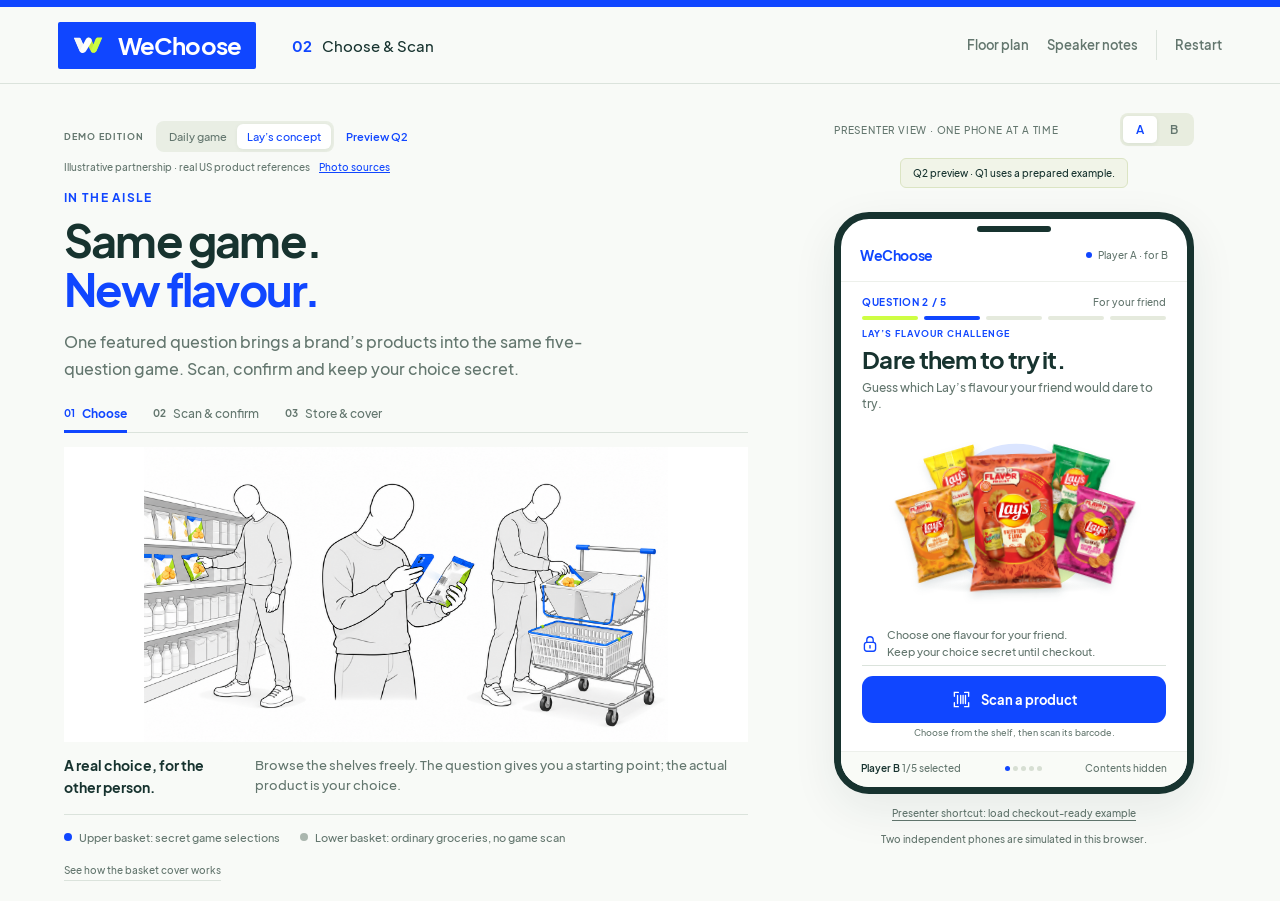
==== START_LAYS.html @ 9ff9b6a3 "Publish WeChoose interactive retail service prototype" ====
<!doctype html><html lang="en"><meta charset="utf-8"><meta http-equiv="refresh" content="0;url=index.html?view=aisle&amp;campaign=lays&amp;preview=question"><title>WeChoose Lay's C</title><a href="index.html?view=aisle&amp;campaign=lays&amp;preview=question">Open the Lay's C demo</a></html>
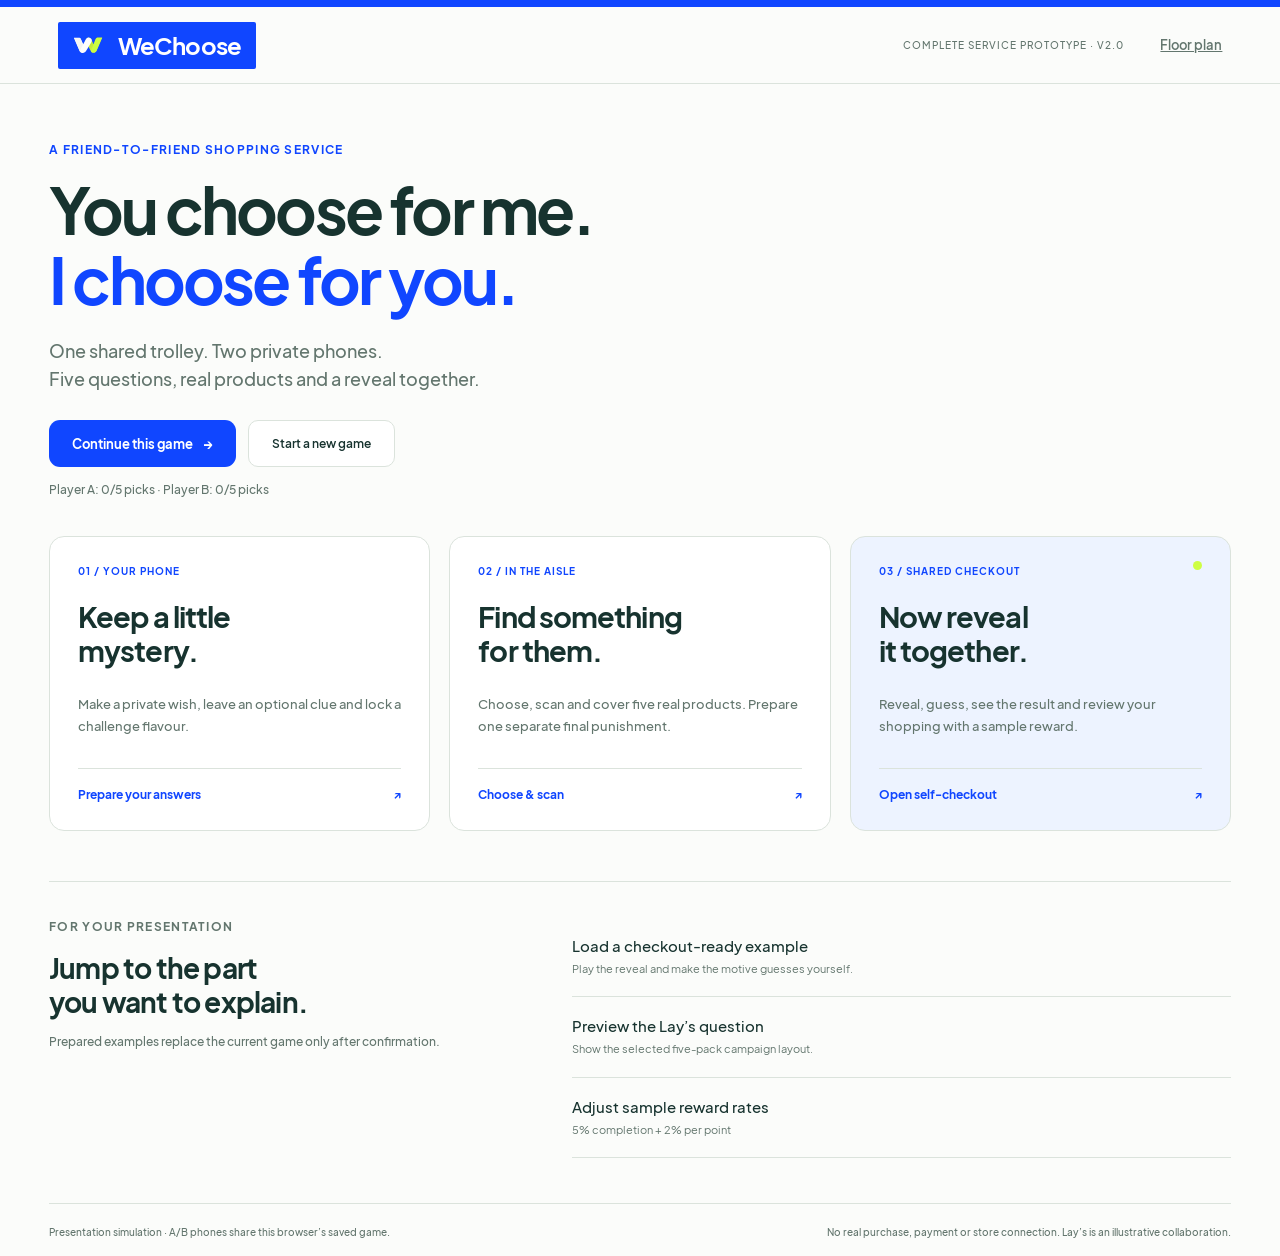
==== commit 5e48095b: "Complete preparation, five-question reveal and self-checkout prototype" ====
--- a/START_LAYS.html
+++ b/START_LAYS.html
@@ -1 +1 @@
-<!doctype html><html lang="en"><meta charset="utf-8"><meta http-equiv="refresh" content="0;url=index.html?view=aisle&amp;campaign=lays&amp;preview=question"><title>WeChoose Lay's C</title><a href="index.html?view=aisle&amp;campaign=lays&amp;preview=question">Open the Lay's C demo</a></html>+<!doctype html><html lang="en"><meta charset="utf-8"><meta http-equiv="refresh" content="0;url=demo.html"><title>Open WeChoose</title><p><a href="demo.html">Open the complete WeChoose prototype</a>. Use Open_WeChoose.cmd to start the local server.</p></html>
